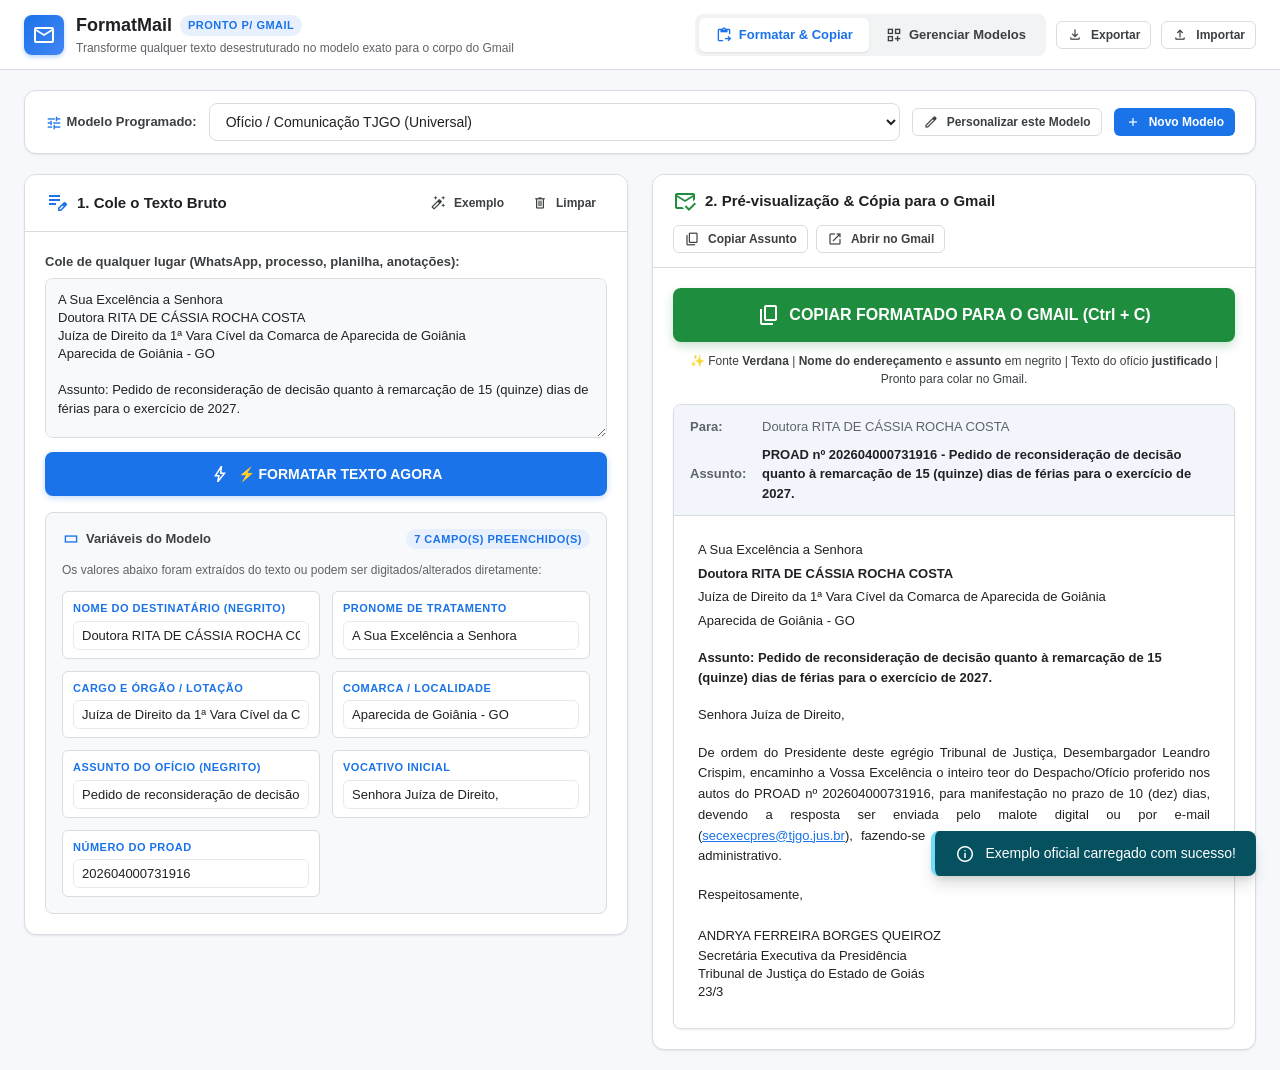
==== index (6).html @ 94cdde9f "Publicando FormatMail Pro no GitHub" ====
<!DOCTYPE html>
<html lang="pt-BR">
<head>
  <meta charset="UTF-8">
  <meta name="viewport" content="width=device-width, initial-scale=1.0">
  <title>Formatador de Texto para o Gmail</title>
  <link rel="stylesheet" href="styles.css">
  <!-- Ícones do Google Fonts / Material Symbols -->
  <link rel="stylesheet" href="https://fonts.googleapis.com/css2?family=Material+Symbols+Outlined:opsz,wght,FILL,GRAD@20..48,100..700,0..1,-50..200" />
</head>
<body>

  <!-- CABEÇALHO -->
  <header>
    <div class="header-container">
      <div class="brand">
        <div class="brand-icon">
          <span class="material-symbols-outlined">mail</span>
        </div>
        <div class="brand-text">
          <h1>FormatMail <span class="brand-badge">Pronto p/ Gmail</span></h1>
          <p>Transforme qualquer texto desestruturado no modelo exato para o corpo do Gmail</p>
        </div>
      </div>

      <div class="nav-actions">
        <div class="tabs">
          <button id="tabFormatBtn" class="tab-btn active" onclick="switchTab('format')">
            <span class="material-symbols-outlined" style="font-size: 18px;">content_paste_go</span> Formatar & Copiar
          </button>
          <button id="tabManageBtn" class="tab-btn" onclick="switchTab('manage')">
            <span class="material-symbols-outlined" style="font-size: 18px;">dashboard_customize</span> Gerenciar Modelos
          </button>
        </div>

        <button class="btn btn-outline btn-sm" onclick="exportData()" title="Fazer backup dos modelos em arquivo JSON">
          <span class="material-symbols-outlined" style="font-size: 16px;">download</span> Exportar
        </button>
        <button class="btn btn-outline btn-sm" onclick="triggerImport()" title="Importar modelos de um arquivo JSON">
          <span class="material-symbols-outlined" style="font-size: 16px;">upload</span> Importar
        </button>
        <input type="file" id="importFileInput" accept=".json" style="display:none" onchange="importData(event)">
      </div>
    </div>
  </header>

  <!-- CONTEÚDO PRINCIPAL -->
  <main>

    <!-- ABA 1: FORMATAR & COPIAR -->
    <section id="viewFormat">
      <!-- Barra do Modelo Selecionado -->
      <div class="template-bar">
        <label for="templateSelect">
          <span class="material-symbols-outlined" style="font-size: 18px; vertical-align: middle; color: var(--primary);">tune</span>
          Modelo Programado:
        </label>
        <select id="templateSelect" class="template-select" onchange="onTemplateChange()">
          <!-- Preenchido via JavaScript -->
        </select>
        <button class="btn btn-outline btn-sm" onclick="editCurrentTemplate()">
          <span class="material-symbols-outlined" style="font-size: 16px;">edit</span> Personalizar este Modelo
        </button>
        <button class="btn btn-primary btn-sm" onclick="createNewTemplateFromCurrent()">
          <span class="material-symbols-outlined" style="font-size: 16px;">add</span> Novo Modelo
        </button>
      </div>

      <div class="content-grid">
        <!-- COLUNA ESQUERDA: ENTRADA DE TEXTO E CAMPOS -->
        <div class="card">
          <div class="card-header">
            <div class="card-title">
              <span class="material-symbols-outlined" style="color: var(--primary);">edit_note</span>
              1. Cole o Texto Bruto
            </div>
            <div style="display: flex; gap: 6px;">
              <button class="btn btn-ghost btn-sm" onclick="loadSampleText()" title="Preencher com um exemplo de texto">
                <span class="material-symbols-outlined" style="font-size: 16px;">auto_fix_high</span> Exemplo
              </button>
              <button class="btn btn-ghost btn-sm" onclick="clearInputText()" title="Limpar todo o texto">
                <span class="material-symbols-outlined" style="font-size: 16px;">delete_outline</span> Limpar
              </button>
            </div>
          </div>

          <div class="card-body">
            <div class="input-group">
              <span class="input-label">
                Cole de qualquer lugar (WhatsApp, processo, planilha, anotações):
              </span>
              <textarea 
                id="rawTextInput" 
                class="textarea-raw" 
                placeholder="Cole de qualquer jeito. Exemplo:&#10;&#10;A Sua Excelência a Senhora&#10;ANAUARA CUNHA RODRIGUES&#10;Gestora master da UPJ das Varas Cíveis da Comarca de Rio Verde&#10;Rio Verde - GO&#10;&#10;Assunto: Agradecimento – Sugestão de aprimoramento da Plataforma AGAIA.&#10;&#10;Senhora Gestora,&#10;...&#10;&#10;O sistema detecta tudo automaticamente e monta no modelo oficial!"
                oninput="onRawInputChanged()"
                onpaste="setTimeout(onRawInputChanged, 50)"
              ></textarea>
              <button type="button" class="btn btn-primary" onclick="executeFormatting()" style="margin-top: 8px; width: 100%; font-weight: 700; padding: 11px; font-size: 14px; box-shadow: 0 2px 6px rgba(26,115,232,0.25);">
                <span class="material-symbols-outlined" style="font-size: 20px;">bolt</span>
                ⚡ FORMATAR TEXTO AGORA
              </button>
            </div>

            <!-- Campos Variáveis Detectados -->
            <div class="variables-container">
              <div class="variables-header">
                <div class="variables-title">
                  <span class="material-symbols-outlined" style="font-size: 18px; color: var(--primary);">variables</span>
                  Variáveis do Modelo
                </div>
                <span id="varsCountBadge" class="brand-badge">0 campos</span>
              </div>
              <p style="font-size: 12px; color: var(--gray-500); margin-bottom: 12px;">
                Os valores abaixo foram extraídos do texto ou podem ser digitados/alterados diretamente:
              </p>
              <div id="variablesFieldsGrid" class="variables-grid">
                <!-- Preenchido dinamicamente -->
              </div>
            </div>
          </div>
        </div>

        <!-- COLUNA DIREITA: PREVIEW DO GMAIL & BOTÃO DE CÓPIA -->
        <div class="card">
          <div class="card-header">
            <div class="card-title">
              <span class="material-symbols-outlined" style="color: var(--success);">mark_email_read</span>
              2. Pré-visualização & Cópia para o Gmail
            </div>
            <div style="display: flex; gap: 8px;">
              <button class="btn btn-outline btn-sm" onclick="copySubjectToClipboard()" title="Copiar apenas a linha de assunto do e-mail">
                <span class="material-symbols-outlined" style="font-size: 16px;">content_copy</span> Copiar Assunto
              </button>
              <button class="btn btn-outline btn-sm" onclick="openDirectlyInGmail()" title="Abrir janela de composição no Gmail com o texto pronto">
                <span class="material-symbols-outlined" style="font-size: 16px;">open_in_new</span> Abrir no Gmail
              </button>
            </div>
          </div>

          <div class="card-body">
            <!-- Botão Gigante de Cópia -->
            <button class="btn btn-success btn-lg" onclick="copyFormattedBodyToClipboard()" style="width: 100%; font-size: 16px; font-weight: 700; padding: 14px 20px; box-shadow: 0 4px 10px rgba(30,142,62,0.25);">
              <span class="material-symbols-outlined" style="font-size: 24px;">content_copy</span>
              COPIAR FORMATADO PARA O GMAIL (Ctrl + C)
            </button>
            <p style="font-size: 12px; color: var(--gray-700); text-align: center; margin-top: -6px; font-weight: 500;">
              ✨ Fonte <b>Verdana</b> | <b>Nome do endereçamento</b> e <b>assunto</b> em negrito | Texto do ofício <b>justificado</b> | Pronto para colar no Gmail.
            </p>

            <!-- Moldura Estilo Gmail -->
            <div class="gmail-preview-container">
              <div class="gmail-header-bar">
                <div class="gmail-meta-row">
                  <span class="gmail-meta-label">Para:</span>
                  <span id="previewRecipient" class="gmail-meta-value" style="color: var(--gray-500); font-weight: normal;">(Definido no Gmail ou no modelo)</span>
                </div>
                <div class="gmail-meta-row">
                  <span class="gmail-meta-label">Assunto:</span>
                  <span id="previewSubject" class="gmail-meta-value">-</span>
                </div>
              </div>

              <!-- Corpo do Gmail editável na pré-visualização -->
              <div id="gmailPreviewBody" class="gmail-body-area" contenteditable="true" oninput="onPreviewBodyEdited()" title="Você também pode editar diretamente aqui antes de copiar!">
                <!-- Conteúdo renderizado via JavaScript -->
              </div>
            </div>
          </div>
        </div>
      </div>
    </section>

    <!-- ABA 2: GERENCIAR & PROGRAMAR MODELOS -->
    <section id="viewManage" style="display: none;">
      <div class="card">
        <div class="card-header">
          <div class="card-title">
            <span class="material-symbols-outlined" style="color: var(--primary);">settings_suggest</span>
            Configuração e Programação de Modelos
          </div>
          <div style="display: flex; gap: 8px;">
            <button class="btn btn-outline btn-sm" onclick="resetDefaultTemplates()">
              <span class="material-symbols-outlined" style="font-size: 16px;">restart_alt</span> Restaurar Modelos Padrão
            </button>
            <button class="btn btn-primary btn-sm" onclick="createNewTemplate()">
              <span class="material-symbols-outlined" style="font-size: 16px;">add</span> Criar Novo Modelo
            </button>
          </div>
        </div>

        <div class="card-body">
          <div class="template-manager">
            <!-- Coluna de Seleção de Modelos -->
            <div>
              <h3 style="font-size: 13px; font-weight: 700; color: var(--gray-700); margin-bottom: 8px;">Seus Modelos Salvos:</h3>
              <div id="templatesListContainer" class="template-list">
                <!-- Preenchido via JavaScript -->
              </div>
            </div>

            <!-- Coluna do Editor do Modelo -->
            <div style="display: flex; flex-direction: column; gap: 14px;">
              <div style="display: flex; justify-content: space-between; align-items: center;">
                <h3 id="editingModelTitle" style="font-size: 15px; font-weight: 700; color: var(--gray-800);">Editar Modelo</h3>
                <div style="display: flex; gap: 8px;">
                  <button class="btn btn-outline btn-sm" onclick="duplicateCurrentTemplate()" title="Criar uma cópia deste modelo">
                    <span class="material-symbols-outlined" style="font-size: 16px;">content_copy</span> Duplicar
                  </button>
                  <button class="btn btn-danger btn-sm" onclick="deleteCurrentTemplate()" title="Excluir este modelo">
                    <span class="material-symbols-outlined" style="font-size: 16px;">delete</span> Excluir
                  </button>
                </div>
              </div>

              <!-- Metadados do Modelo -->
              <div style="display: grid; grid-template-columns: 1fr 1fr; gap: 12px;">
                <div class="input-group">
                  <label class="input-label" for="editTemplateName">Nome do Modelo:</label>
                  <input type="text" id="editTemplateName" class="var-input" placeholder="Ex: Comunicação Processual">
                </div>
                <div class="input-group">
                  <label class="input-label" for="editTemplateDesc">Descrição Rápida:</label>
                  <input type="text" id="editTemplateDesc" class="var-input" placeholder="Ex: Para intimações de advogados">
                </div>
              </div>

              <div class="input-group">
                <label class="input-label" for="editTemplateSubject">
                  Assunto Padrão para o Gmail (suporta variáveis como {processo}):
                </label>
                <input type="text" id="editTemplateSubject" class="var-input" placeholder="Ex: [TJGO] Notificação dos Autos nº {processo} - {nome}">
              </div>

              <!-- Tags de Variáveis Rápidas -->
              <div style="background-color: var(--gray-50); border: 1px solid var(--border); border-radius: var(--radius-md); padding: 12px;">
                <div style="display: flex; justify-content: space-between; align-items: center; margin-bottom: 8px;">
                  <span style="font-size: 12px; font-weight: 700; color: var(--gray-700);">
                    Inserir Variáveis no Texto (clique para inserir na posição do cursor):
                  </span>
                  <div style="display: flex; gap: 6px;">
                    <input type="text" id="newVarNameInput" placeholder="nome_campo" style="padding: 3px 8px; font-size: 12px; border: 1px solid var(--border); border-radius: 4px; width: 130px;">
                    <button class="btn btn-outline btn-sm" style="padding: 3px 8px; font-size: 11px;" onclick="addCustomVariableTag()">+ Criar Tag</button>
                  </div>
                </div>
                <div id="variableTagsContainer" style="display: flex; flex-wrap: wrap; gap: 8px;">
                  <!-- Tags dinâmicas -->
                </div>
              </div>

              <!-- Barra de Ferramentas de Formatação Rica -->
              <div class="input-group">
                <label class="input-label">Corpo Programado do E-mail:</label>
                
                <div class="editor-toolbar">
                  <button type="button" class="tool-btn" onclick="execEditorCmd('bold')" title="Negrito">
                    <b>B</b>
                  </button>
                  <button type="button" class="tool-btn" onclick="execEditorCmd('italic')" title="Itálico">
                    <i>I</i>
                  </button>
                  <button type="button" class="tool-btn" onclick="execEditorCmd('underline')" title="Sublinhado">
                    <u>U</u>
                  </button>
                  <div class="tool-sep"></div>
                  <button type="button" class="tool-btn" onclick="execEditorCmd('formatBlock', '<h3>')" title="Título">
                    Título
                  </button>
                  <button type="button" class="tool-btn" onclick="execEditorCmd('formatBlock', '<p>')" title="Parágrafo Normal">
                    Texto
                  </button>
                  <div class="tool-sep"></div>
                  <button type="button" class="tool-btn" onclick="execEditorCmd('insertUnorderedList')" title="Lista com Marcadores">
                    • Lista
                  </button>
                  <button type="button" class="tool-btn" onclick="execEditorCmd('insertOrderedList')" title="Lista Numerada">
                    1. Numérica
                  </button>
                  <div class="tool-sep"></div>
                  <button type="button" class="tool-btn" onclick="insertGmailQuoteBox()" title="Caixa de Destaque Azul (estilo Google)">
                    🟦 Caixa Destaque
                  </button>
                  <button type="button" class="tool-btn" onclick="insertGmailAlertBox()" title="Caixa de Aviso Amarela">
                    🟨 Caixa Alerta
                  </button>
                  <button type="button" class="tool-btn" onclick="insertGmailTable()" title="Tabela Estilizada">
                    📊 Tabela
                  </button>
                  <button type="button" class="tool-btn" onclick="insertGmailSignature()" title="Bloco de Assinatura">
                    ✍️ Assinatura
                  </button>
                </div>

                <!-- Editor Visual do Modelo -->
                <div id="templateBodyEditor" class="template-body-editor" contenteditable="true">
                  <!-- Conteúdo HTML do Modelo -->
                </div>
              </div>

              <!-- Regras Automáticas das Variáveis -->
              <div style="background-color: var(--gray-50); border: 1px solid var(--border); border-radius: var(--radius-md); padding: 14px;">
                <div style="font-size: 13px; font-weight: 700; color: var(--gray-700); margin-bottom: 8px;">
                  ⚙️ Regras de Limpeza / Formatação Automática por Campo:
                </div>
                <div id="varRulesContainer" style="display: flex; flex-direction: column; gap: 8px; font-size: 13px;">
                  <!-- Regras dinâmicas para cada variável encontrada -->
                </div>
              </div>

              <!-- Ações do Editor -->
              <div style="display: flex; justify-content: flex-end; gap: 12px; margin-top: 8px;">
                <button class="btn btn-outline" onclick="switchTab('format')">Cancelar / Voltar</button>
                <button class="btn btn-primary" onclick="saveCurrentTemplate()">
                  <span class="material-symbols-outlined" style="font-size: 18px;">save</span> Salvar Alterações no Modelo
                </button>
              </div>
            </div>
          </div>
        </div>
      </div>
    </section>

  </main>

  <!-- TOAST CONTAINER -->
  <div id="toastContainer" class="toast-container"></div>

  <!-- JAVASCRIPT -->
  <script src="app.js"></script>
</body>
</html>
---- styles.css ----
/* Estilos para o Formatador Gmail Express */
:root {
  --primary: #1a73e8;
  --primary-hover: #1557b0;
  --primary-light: #e8f0fe;
  --success: #1e8e3e;
  --success-hover: #137333;
  --success-light: #e6f4ea;
  --warning: #f9ab00;
  --warning-light: #fef7e0;
  --danger: #d93025;
  --danger-light: #fce8e6;
  --gray-50: #f8f9fa;
  --gray-100: #f1f3f4;
  --gray-200: #e8eaed;
  --gray-300: #dadce0;
  --gray-500: #5f6368;
  --gray-700: #3c4043;
  --gray-800: #202124;
  --border: #dadce0;
  --shadow-sm: 0 1px 2px 0 rgba(60,64,67,0.1);
  --shadow-md: 0 4px 6px -1px rgba(60,64,67,0.15), 0 2px 4px -1px rgba(60,64,67,0.1);
  --shadow-lg: 0 10px 15px -3px rgba(60,64,67,0.2), 0 4px 6px -2px rgba(60,64,67,0.1);
  --radius-sm: 6px;
  --radius-md: 8px;
  --radius-lg: 12px;
}

* {
  box-sizing: border-box;
  margin: 0;
  padding: 0;
}

body {
  font-family: -apple-system, BlinkMacSystemFont, "Segoe UI", Roboto, "Helvetica Neue", Arial, sans-serif;
  background-color: #f6f8fc;
  color: var(--gray-800);
  line-height: 1.5;
  min-height: 100vh;
  display: flex;
  flex-direction: column;
}

/* Header */
header {
  background-color: #ffffff;
  border-bottom: 1px solid var(--border);
  padding: 12px 24px;
  position: sticky;
  top: 0;
  z-index: 100;
}

.header-container {
  max-width: 1600px;
  margin: 0 auto;
  display: flex;
  justify-content: space-between;
  align-items: center;
  flex-wrap: wrap;
  gap: 16px;
}

.brand {
  display: flex;
  align-items: center;
  gap: 12px;
}

.brand-icon {
  width: 40px;
  height: 40px;
  background: linear-gradient(135deg, #1a73e8, #4285f4);
  color: white;
  border-radius: var(--radius-md);
  display: flex;
  align-items: center;
  justify-content: center;
  font-size: 22px;
  box-shadow: 0 2px 4px rgba(26,115,232,0.3);
}

.brand-text h1 {
  font-size: 18px;
  font-weight: 700;
  color: var(--gray-800);
  display: flex;
  align-items: center;
  gap: 8px;
}

.brand-badge {
  font-size: 11px;
  font-weight: 600;
  background-color: var(--primary-light);
  color: var(--primary);
  padding: 2px 8px;
  border-radius: 12px;
  text-transform: uppercase;
  letter-spacing: 0.5px;
}

.brand-text p {
  font-size: 12px;
  color: var(--gray-500);
}

.nav-actions {
  display: flex;
  align-items: center;
  gap: 10px;
}

/* Tabs */
.tabs {
  display: flex;
  background-color: var(--gray-100);
  padding: 4px;
  border-radius: var(--radius-md);
}

.tab-btn {
  padding: 8px 16px;
  font-size: 13px;
  font-weight: 600;
  border: none;
  background: transparent;
  color: var(--gray-700);
  border-radius: var(--radius-sm);
  cursor: pointer;
  display: flex;
  align-items: center;
  gap: 6px;
  transition: all 0.2s ease;
}

.tab-btn.active {
  background-color: #ffffff;
  color: var(--primary);
  box-shadow: var(--shadow-sm);
}

.tab-btn:hover:not(.active) {
  color: var(--gray-800);
  background-color: rgba(255,255,255,0.5);
}

/* Botões */
.btn {
  display: inline-flex;
  align-items: center;
  justify-content: center;
  gap: 8px;
  padding: 8px 16px;
  font-size: 13px;
  font-weight: 600;
  border-radius: var(--radius-md);
  border: 1px solid transparent;
  cursor: pointer;
  transition: all 0.2s ease;
  white-space: nowrap;
}

.btn-primary {
  background-color: var(--primary);
  color: #ffffff;
}
.btn-primary:hover {
  background-color: var(--primary-hover);
  box-shadow: 0 2px 4px rgba(26,115,232,0.3);
}

.btn-success {
  background-color: var(--success);
  color: #ffffff;
}
.btn-success:hover {
  background-color: var(--success-hover);
  box-shadow: 0 2px 4px rgba(30,142,62,0.3);
}

.btn-outline {
  background-color: #ffffff;
  border-color: var(--border);
  color: var(--gray-700);
}
.btn-outline:hover {
  background-color: var(--gray-50);
  border-color: var(--gray-500);
  color: var(--gray-800);
}

.btn-ghost {
  background: transparent;
  color: var(--gray-700);
}
.btn-ghost:hover {
  background-color: var(--gray-100);
  color: var(--gray-800);
}

.btn-danger {
  background-color: var(--danger-light);
  color: var(--danger);
  border-color: rgba(217,48,37,0.2);
}
.btn-danger:hover {
  background-color: var(--danger);
  color: #ffffff;
}

.btn-sm {
  padding: 5px 10px;
  font-size: 12px;
  border-radius: var(--radius-sm);
}

.btn-lg {
  padding: 12px 24px;
  font-size: 15px;
}

/* Layout Principal */
main {
  flex: 1;
  max-width: 1600px;
  margin: 0 auto;
  width: 100%;
  padding: 20px 24px;
}

.content-grid {
  display: grid;
  grid-template-columns: 1fr 1fr;
  gap: 24px;
  align-items: start;
}

@media (max-width: 1100px) {
  .content-grid {
    grid-template-columns: 1fr;
  }
}

/* Card */
.card {
  background-color: #ffffff;
  border: 1px solid var(--border);
  border-radius: var(--radius-lg);
  box-shadow: var(--shadow-sm);
  overflow: hidden;
  display: flex;
  flex-direction: column;
}

.card-header {
  padding: 14px 20px;
  background-color: #ffffff;
  border-bottom: 1px solid var(--border);
  display: flex;
  justify-content: space-between;
  align-items: center;
  flex-wrap: wrap;
  gap: 12px;
}

.card-title {
  font-size: 15px;
  font-weight: 700;
  color: var(--gray-800);
  display: flex;
  align-items: center;
  gap: 8px;
}

.card-body {
  padding: 20px;
  display: flex;
  flex-direction: column;
  gap: 16px;
}

/* Template Selector Bar */
.template-bar {
  display: flex;
  align-items: center;
  gap: 12px;
  background-color: #ffffff;
  padding: 12px 20px;
  border-radius: var(--radius-lg);
  border: 1px solid var(--border);
  margin-bottom: 20px;
  box-shadow: var(--shadow-sm);
  flex-wrap: wrap;
}

.template-bar label {
  font-size: 13px;
  font-weight: 700;
  color: var(--gray-700);
  white-space: nowrap;
}

.template-select {
  flex: 1;
  min-width: 250px;
  padding: 9px 12px;
  border-radius: var(--radius-md);
  border: 1px solid var(--border);
  font-size: 14px;
  color: var(--gray-800);
  background-color: #ffffff;
  outline: none;
  font-weight: 500;
  transition: border-color 0.2s;
}

.template-select:focus {
  border-color: var(--primary);
  box-shadow: 0 0 0 2px var(--primary-light);
}

/* Entrada de Texto */
.input-group {
  display: flex;
  flex-direction: column;
  gap: 6px;
}

.input-label {
  font-size: 13px;
  font-weight: 600;
  color: var(--gray-700);
  display: flex;
  justify-content: space-between;
  align-items: center;
}

.textarea-raw {
  width: 100%;
  min-height: 160px;
  padding: 12px;
  border: 1px solid var(--border);
  border-radius: var(--radius-md);
  font-family: inherit;
  font-size: 13px;
  color: var(--gray-800);
  resize: vertical;
  background-color: var(--gray-50);
  transition: all 0.2s ease;
  line-height: 1.4;
}

.textarea-raw:focus {
  outline: none;
  background-color: #ffffff;
  border-color: var(--primary);
  box-shadow: 0 0 0 3px var(--primary-light);
}

/* Campos de Variáveis Extraídas */
.variables-container {
  border: 1px solid var(--border);
  border-radius: var(--radius-md);
  background-color: var(--gray-50);
  padding: 16px;
}

.variables-header {
  display: flex;
  justify-content: space-between;
  align-items: center;
  margin-bottom: 12px;
}

.variables-title {
  font-size: 13px;
  font-weight: 700;
  color: var(--gray-700);
  display: flex;
  align-items: center;
  gap: 6px;
}

.variables-grid {
  display: grid;
  grid-template-columns: repeat(auto-fill, minmax(240px, 1fr));
  gap: 12px;
}

.var-field {
  display: flex;
  flex-direction: column;
  gap: 4px;
  background: #ffffff;
  padding: 8px 10px;
  border-radius: var(--radius-sm);
  border: 1px solid var(--border);
}

.var-field-name {
  font-size: 11px;
  font-weight: 700;
  color: var(--primary);
  text-transform: uppercase;
  letter-spacing: 0.5px;
  display: flex;
  justify-content: space-between;
}

.var-input {
  width: 100%;
  padding: 6px 8px;
  border: 1px solid var(--gray-200);
  border-radius: var(--radius-sm);
  font-size: 13px;
  color: var(--gray-800);
  outline: none;
  background-color: #ffffff;
  font-family: inherit;
}

.var-input:focus {
  border-color: var(--primary);
  box-shadow: 0 0 0 2px var(--primary-light);
}

/* Preview do Gmail */
.gmail-preview-container {
  border: 1px solid var(--border);
  border-radius: var(--radius-md);
  background: #ffffff;
  box-shadow: var(--shadow-sm);
  display: flex;
  flex-direction: column;
  overflow: hidden;
}

.gmail-header-bar {
  background-color: #f2f6fc;
  padding: 12px 16px;
  border-bottom: 1px solid var(--border);
  display: flex;
  flex-direction: column;
  gap: 8px;
}

.gmail-meta-row {
  display: flex;
  align-items: center;
  gap: 12px;
  font-size: 13px;
}

.gmail-meta-label {
  color: var(--gray-500);
  font-weight: 600;
  width: 60px;
}

.gmail-meta-value {
  color: var(--gray-800);
  font-weight: 600;
  flex: 1;
}

.gmail-body-area {
  padding: 24px;
  min-height: 380px;
  max-height: 550px;
  overflow-y: auto;
  font-family: Verdana, Geneva, sans-serif;
  font-size: 13px;
  line-height: 1.6;
  color: #202124;
  outline: none;
  background-color: #ffffff;
}

.gmail-body-area:focus {
  background-color: #fafbfd;
}

/* Estilos de conteúdo interno do Gmail */
.gmail-quote-box {
  background-color: #f1f3f4;
  border-left: 4px solid #1a73e8;
  padding: 12px 16px;
  margin: 14px 0;
  border-radius: 0 6px 6px 0;
  color: #3c4043;
}

.gmail-alert-box {
  background-color: #fef7e0;
  border-left: 4px solid #f9ab00;
  padding: 12px 16px;
  margin: 14px 0;
  border-radius: 0 6px 6px 0;
  color: #5f370e;
}

.gmail-table {
  width: 100%;
  border-collapse: collapse;
  margin: 14px 0;
  font-size: 13px;
}

.gmail-table th {
  background-color: #f1f3f4;
  color: #202124;
  font-weight: 600;
  padding: 10px 12px;
  border: 1px solid #dadce0;
  text-align: left;
}

.gmail-table td {
  padding: 8px 12px;
  border: 1px solid #dadce0;
  color: #3c4043;
}

.gmail-table tr:nth-child(even) td {
  background-color: #f8f9fa;
}

.gmail-signature {
  margin-top: 24px;
  padding-top: 14px;
  border-top: 1px solid #e0e0e0;
  color: #5f6368;
  font-size: 13px;
  line-height: 1.4;
}

/* Editor de Modelos (Gerenciador) */
.template-manager {
  display: grid;
  grid-template-columns: 320px 1fr;
  gap: 24px;
}

@media (max-width: 900px) {
  .template-manager {
    grid-template-columns: 1fr;
  }
}

.template-list {
  display: flex;
  flex-direction: column;
  gap: 8px;
  max-height: 600px;
  overflow-y: auto;
}

.template-list-item {
  padding: 12px 16px;
  border: 1px solid var(--border);
  border-radius: var(--radius-md);
  background-color: #ffffff;
  cursor: pointer;
  transition: all 0.2s ease;
  display: flex;
  justify-content: space-between;
  align-items: center;
}

.template-list-item:hover {
  border-color: var(--primary);
  background-color: var(--gray-50);
}

.template-list-item.active {
  border-color: var(--primary);
  background-color: var(--primary-light);
}

.template-item-title {
  font-weight: 600;
  font-size: 14px;
  color: var(--gray-800);
}

.template-item-desc {
  font-size: 12px;
  color: var(--gray-500);
  margin-top: 2px;
}

.editor-toolbar {
  display: flex;
  flex-wrap: wrap;
  gap: 6px;
  padding: 8px;
  background-color: var(--gray-100);
  border: 1px solid var(--border);
  border-radius: var(--radius-md) var(--radius-md) 0 0;
  border-bottom: none;
}

.tool-btn {
  background: #ffffff;
  border: 1px solid var(--gray-300);
  border-radius: var(--radius-sm);
  padding: 5px 10px;
  font-size: 12px;
  cursor: pointer;
  color: var(--gray-700);
  font-weight: 600;
  display: flex;
  align-items: center;
  gap: 4px;
  transition: all 0.15s;
}

.tool-btn:hover {
  background-color: var(--gray-50);
  border-color: var(--gray-500);
  color: var(--gray-800);
}

.tool-sep {
  width: 1px;
  background-color: var(--gray-300);
  margin: 0 4px;
}

.template-body-editor {
  min-height: 300px;
  padding: 16px;
  border: 1px solid var(--border);
  border-radius: 0 0 var(--radius-md) var(--radius-md);
  font-family: inherit;
  font-size: 14px;
  line-height: 1.6;
  background-color: #ffffff;
  outline: none;
  overflow-y: auto;
}

.template-body-editor:focus {
  border-color: var(--primary);
  box-shadow: 0 0 0 2px var(--primary-light);
}

/* Toast Notification */
.toast-container {
  position: fixed;
  bottom: 24px;
  right: 24px;
  z-index: 1000;
  display: flex;
  flex-direction: column;
  gap: 8px;
  pointer-events: none;
}

.toast {
  background-color: #323232;
  color: #ffffff;
  padding: 12px 20px;
  border-radius: var(--radius-md);
  font-size: 14px;
  font-weight: 500;
  box-shadow: var(--shadow-lg);
  display: flex;
  align-items: center;
  gap: 10px;
  animation: slideIn 0.3s cubic-bezier(0.16, 1, 0.3, 1) forwards;
  pointer-events: auto;
}

.toast.toast-success {
  background-color: #0f5132;
  border-left: 4px solid #75b798;
}

.toast.toast-info {
  background-color: #055160;
  border-left: 4px solid #6edff6;
}

@keyframes slideIn {
  from {
    opacity: 0;
    transform: translateY(20px);
  }
  to {
    opacity: 1;
    transform: translateY(0);
  }
}

/* Modals */
.modal-overlay {
  position: fixed;
  inset: 0;
  background-color: rgba(32,33,36,0.6);
  backdrop-filter: blur(2px);
  display: flex;
  align-items: center;
  justify-content: center;
  z-index: 500;
  padding: 16px;
}

.modal-content {
  background: #ffffff;
  border-radius: var(--radius-lg);
  max-width: 600px;
  width: 100%;
  box-shadow: var(--shadow-lg);
  overflow: hidden;
  display: flex;
  flex-direction: column;
  animation: modalScale 0.2s ease-out;
}

@keyframes modalScale {
  from { opacity: 0; transform: scale(0.96); }
  to { opacity: 1; transform: scale(1); }
}

.modal-header {
  padding: 16px 20px;
  border-bottom: 1px solid var(--border);
  display: flex;
  justify-content: space-between;
  align-items: center;
}

.modal-title {
  font-size: 16px;
  font-weight: 700;
  color: var(--gray-800);
}

.modal-body {
  padding: 20px;
  display: flex;
  flex-direction: column;
  gap: 16px;
  max-height: 70vh;
  overflow-y: auto;
}

.modal-footer {
  padding: 14px 20px;
  border-top: 1px solid var(--border);
  display: flex;
  justify-content: flex-end;
  gap: 10px;
  background-color: var(--gray-50);
}

.tag-badge {
  display: inline-flex;
  align-items: center;
  gap: 4px;
  background-color: var(--primary-light);
  color: var(--primary);
  padding: 4px 10px;
  border-radius: 12px;
  font-size: 12px;
  font-weight: 600;
  cursor: pointer;
  user-select: none;
  transition: all 0.15s;
}

.tag-badge:hover {
  background-color: #d2e3fc;
  transform: translateY(-1px);
}

.badge-counter {
  background: var(--primary);
  color: white;
  border-radius: 10px;
  padding: 1px 6px;
  font-size: 11px;
  font-weight: 700;
}
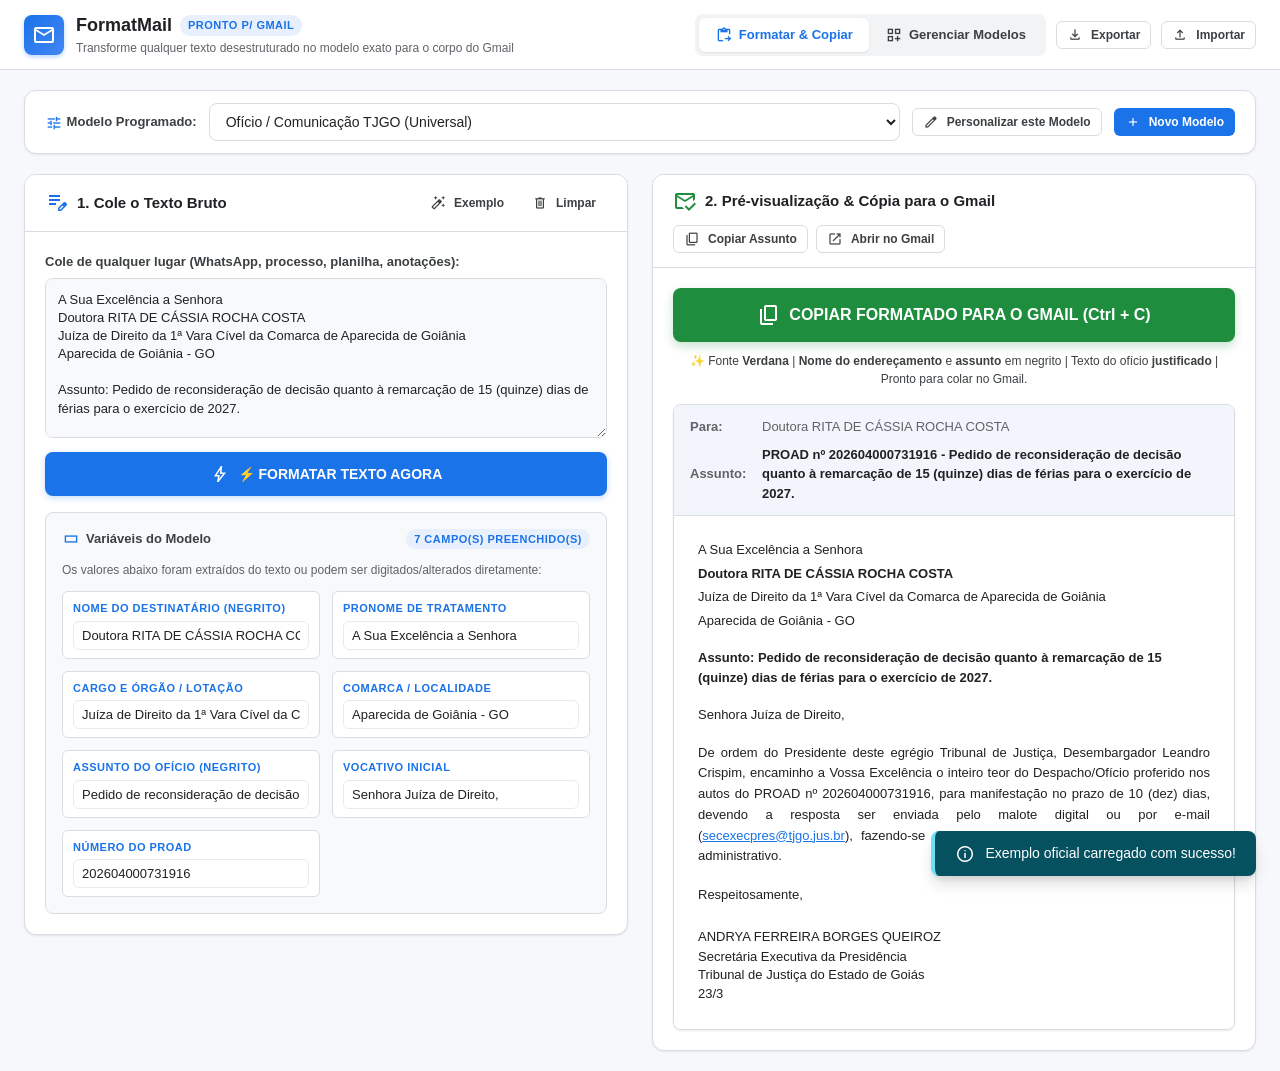
==== commit 3e152d10: "Corrigir texto justificado, divisao de paragrafos e deteccao de assinatura" ====
--- a/index (6).html
+++ b/index (6).html
@@ -4,7 +4,7 @@
   <meta charset="UTF-8">
   <meta name="viewport" content="width=device-width, initial-scale=1.0">
   <title>Formatador de Texto para o Gmail</title>
-  <link rel="stylesheet" href="styles.css">
+  <link rel="stylesheet" href="styles.css?v=5.1">
   <!-- Ícones do Google Fonts / Material Symbols -->
   <link rel="stylesheet" href="https://fonts.googleapis.com/css2?family=Material+Symbols+Outlined:opsz,wght,FILL,GRAD@20..48,100..700,0..1,-50..200" />
 </head>
@@ -326,6 +326,6 @@
   <div id="toastContainer" class="toast-container"></div>
 
   <!-- JAVASCRIPT -->
-  <script src="app.js"></script>
+  <script src="app.js?v=5.1"></script>
 </body>
 </html>
--- a/styles.css
+++ b/styles.css
@@ -482,6 +482,15 @@
   background-color: #fafbfd;
 }
 
+.gmail-body-area p.justificado,
+.gmail-body-area .corpo-paragrafo,
+.gmail-body-area p.corpo-paragrafo,
+.gmail-body-area .fecho-paragrafo {
+  text-align: justify !important;
+  text-justify: inter-word !important;
+}
+
+
 /* Estilos de conteúdo interno do Gmail */
 .gmail-quote-box {
   background-color: #f1f3f4;
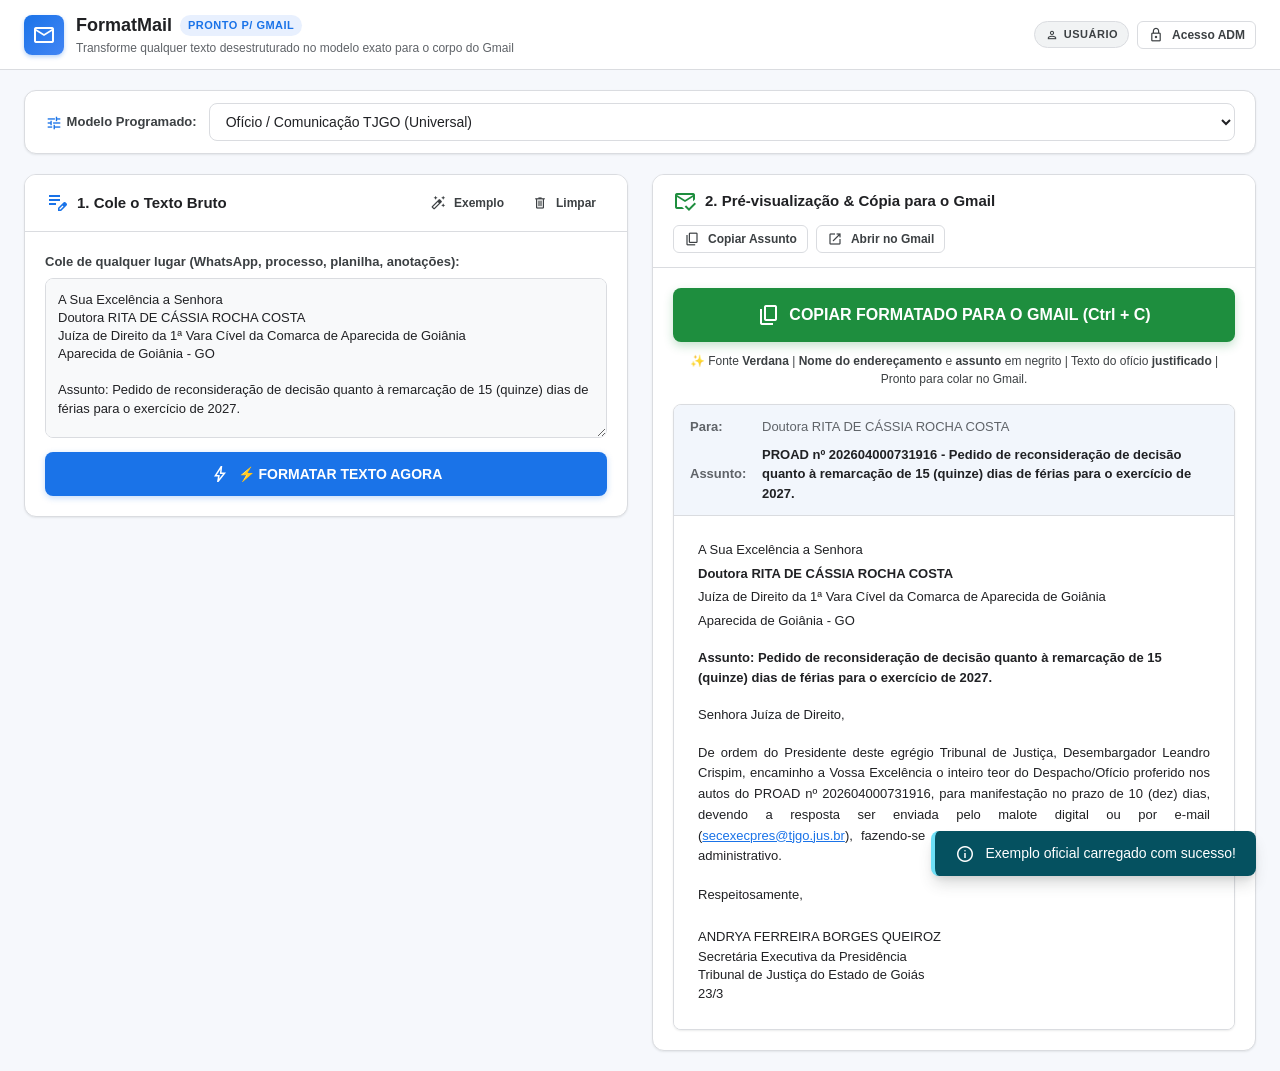
==== commit 45289a7f: "Implementar separacao de perfil ADM e Usuario com protecao por senha" ====
--- a/index (6).html
+++ b/index (6).html
@@ -4,7 +4,7 @@
   <meta charset="UTF-8">
   <meta name="viewport" content="width=device-width, initial-scale=1.0">
   <title>Formatador de Texto para o Gmail</title>
-  <link rel="stylesheet" href="styles.css?v=5.1">
+  <link rel="stylesheet" href="styles.css?v=5.2">
   <!-- Ícones do Google Fonts / Material Symbols -->
   <link rel="stylesheet" href="https://fonts.googleapis.com/css2?family=Material+Symbols+Outlined:opsz,wght,FILL,GRAD@20..48,100..700,0..1,-50..200" />
 </head>
@@ -24,7 +24,12 @@
       </div>
 
       <div class="nav-actions">
-        <div class="tabs">
+        <!-- Status de Perfil ADM / Usuário -->
+        <div id="authStatusBox" style="display: flex; align-items: center; gap: 8px;">
+          <!-- Injetado dinamicamente via JS -->
+        </div>
+
+        <div class="tabs admin-only">
           <button id="tabFormatBtn" class="tab-btn active" onclick="switchTab('format')">
             <span class="material-symbols-outlined" style="font-size: 18px;">content_paste_go</span> Formatar & Copiar
           </button>
@@ -33,10 +38,10 @@
           </button>
         </div>
 
-        <button class="btn btn-outline btn-sm" onclick="exportData()" title="Fazer backup dos modelos em arquivo JSON">
+        <button class="btn btn-outline btn-sm admin-only" onclick="exportData()" title="Fazer backup dos modelos em arquivo JSON">
           <span class="material-symbols-outlined" style="font-size: 16px;">download</span> Exportar
         </button>
-        <button class="btn btn-outline btn-sm" onclick="triggerImport()" title="Importar modelos de um arquivo JSON">
+        <button class="btn btn-outline btn-sm admin-only" onclick="triggerImport()" title="Importar modelos de um arquivo JSON">
           <span class="material-symbols-outlined" style="font-size: 16px;">upload</span> Importar
         </button>
         <input type="file" id="importFileInput" accept=".json" style="display:none" onchange="importData(event)">
@@ -58,10 +63,10 @@
         <select id="templateSelect" class="template-select" onchange="onTemplateChange()">
           <!-- Preenchido via JavaScript -->
         </select>
-        <button class="btn btn-outline btn-sm" onclick="editCurrentTemplate()">
+        <button class="btn btn-outline btn-sm admin-only" onclick="editCurrentTemplate()">
           <span class="material-symbols-outlined" style="font-size: 16px;">edit</span> Personalizar este Modelo
         </button>
-        <button class="btn btn-primary btn-sm" onclick="createNewTemplateFromCurrent()">
+        <button class="btn btn-primary btn-sm admin-only" onclick="createNewTemplateFromCurrent()">
           <span class="material-symbols-outlined" style="font-size: 16px;">add</span> Novo Modelo
         </button>
       </div>
@@ -102,8 +107,8 @@
               </button>
             </div>
 
-            <!-- Campos Variáveis Detectados -->
-            <div class="variables-container">
+            <!-- Campos Variáveis Detectados (Apenas ADM pode alterar manualmente) -->
+            <div class="variables-container admin-only">
               <div class="variables-header">
                 <div class="variables-title">
                   <span class="material-symbols-outlined" style="font-size: 18px; color: var(--primary);">variables</span>
@@ -322,10 +327,87 @@
 
   </main>
 
+  <!-- MODAL DE ACESSO ADM -->
+  <div id="adminAuthModal" class="modal-overlay" style="display: none;">
+    <div class="modal-content" style="max-width: 440px;">
+      <div class="modal-header">
+        <div style="display: flex; align-items: center; gap: 8px; font-weight: 700; font-size: 15px; color: var(--gray-800);">
+          <span class="material-symbols-outlined" style="color: var(--primary);">admin_panel_settings</span>
+          Acesso de Administrador
+        </div>
+        <button class="btn btn-ghost btn-sm" onclick="closeAdminModal()">✕</button>
+      </div>
+      <div class="modal-body" style="padding: 20px;">
+        <p style="font-size: 13px; color: var(--gray-700); margin-bottom: 12px; line-height: 1.5;">
+          Digite a senha de administrador para liberar a edição de modelos, personalização e variáveis:
+        </p>
+        <div class="input-group">
+          <input 
+            type="password" 
+            id="adminPasswordInput" 
+            class="var-input" 
+            placeholder="Senha do ADM (Padrão: admin123)" 
+            style="width: 100%;" 
+            onkeydown="if(event.key==='Enter') verifyAdminPassword()"
+          >
+        </div>
+        <label style="display: flex; align-items: center; gap: 8px; font-size: 12px; color: var(--gray-700); cursor: pointer; margin-top: 10px;">
+          <input type="checkbox" id="rememberAdminCheckbox">
+          Manter conectado como Administrador neste navegador
+        </label>
+        <div id="adminAuthError" style="color: var(--danger); font-size: 12px; margin-top: 8px; display: none; font-weight: 600;">
+          ⚠️ Senha incorreta. Tente novamente.
+        </div>
+      </div>
+      <div class="modal-footer">
+        <button class="btn btn-outline btn-sm" onclick="closeAdminModal()">Cancelar</button>
+        <button class="btn btn-primary btn-sm" onclick="verifyAdminPassword()">
+          <span class="material-symbols-outlined" style="font-size: 16px;">lock_open</span>
+          Entrar como ADM
+        </button>
+      </div>
+    </div>
+  </div>
+
+  <!-- MODAL ALTERAR SENHA ADM -->
+  <div id="changePwdModal" class="modal-overlay" style="display: none;">
+    <div class="modal-content" style="max-width: 440px;">
+      <div class="modal-header">
+        <div style="display: flex; align-items: center; gap: 8px; font-weight: 700; font-size: 15px; color: var(--gray-800);">
+          <span class="material-symbols-outlined" style="color: var(--primary);">password</span>
+          Alterar Senha do Administrador
+        </div>
+        <button class="btn btn-ghost btn-sm" onclick="closeChangePwdModal()">✕</button>
+      </div>
+      <div class="modal-body" style="padding: 20px;">
+        <div class="input-group" style="margin-bottom: 12px;">
+          <label class="input-label" for="currentAdminPwd">Senha Atual:</label>
+          <input type="password" id="currentAdminPwd" class="var-input" placeholder="Digite a senha atual" style="width: 100%;">
+        </div>
+        <div class="input-group" style="margin-bottom: 12px;">
+          <label class="input-label" for="newAdminPwd">Nova Senha:</label>
+          <input type="password" id="newAdminPwd" class="var-input" placeholder="Digite a nova senha (mínimo 4 caracteres)" style="width: 100%;">
+        </div>
+        <div class="input-group">
+          <label class="input-label" for="confirmAdminPwd">Confirme a Nova Senha:</label>
+          <input type="password" id="confirmAdminPwd" class="var-input" placeholder="Repita a nova senha" style="width: 100%;" onkeydown="if(event.key==='Enter') saveNewAdminPassword()">
+        </div>
+        <div id="changePwdError" style="color: var(--danger); font-size: 12px; margin-top: 8px; display: none; font-weight: 600;"></div>
+      </div>
+      <div class="modal-footer">
+        <button class="btn btn-outline btn-sm" onclick="closeChangePwdModal()">Cancelar</button>
+        <button class="btn btn-primary btn-sm" onclick="saveNewAdminPassword()">
+          <span class="material-symbols-outlined" style="font-size: 16px;">save</span>
+          Salvar Nova Senha
+        </button>
+      </div>
+    </div>
+  </div>
+
   <!-- TOAST CONTAINER -->
   <div id="toastContainer" class="toast-container"></div>
 
   <!-- JAVASCRIPT -->
-  <script src="app.js?v=5.1"></script>
+  <script src="app.js?v=5.2"></script>
 </body>
 </html>
--- a/styles.css
+++ b/styles.css
@@ -794,3 +794,41 @@
   font-size: 11px;
   font-weight: 700;
 }
+
+/* Perfis de Acesso (ADM vs Usuário Operador) */
+body:not(.is-admin) .admin-only {
+  display: none !important;
+}
+
+body:not(.is-admin) .gmail-body-area {
+  cursor: default;
+}
+
+body.is-admin .user-only {
+  display: none !important;
+}
+
+.auth-badge {
+  font-size: 11px;
+  font-weight: 700;
+  padding: 4px 10px;
+  border-radius: 20px;
+  display: inline-flex;
+  align-items: center;
+  gap: 5px;
+  text-transform: uppercase;
+  letter-spacing: 0.5px;
+}
+
+.auth-badge.user {
+  background-color: var(--gray-100);
+  color: var(--gray-700);
+  border: 1px solid var(--border);
+}
+
+.auth-badge.admin {
+  background-color: #fef7e0;
+  color: #b06000;
+  border: 1px solid rgba(249, 171, 0, 0.5);
+}
+
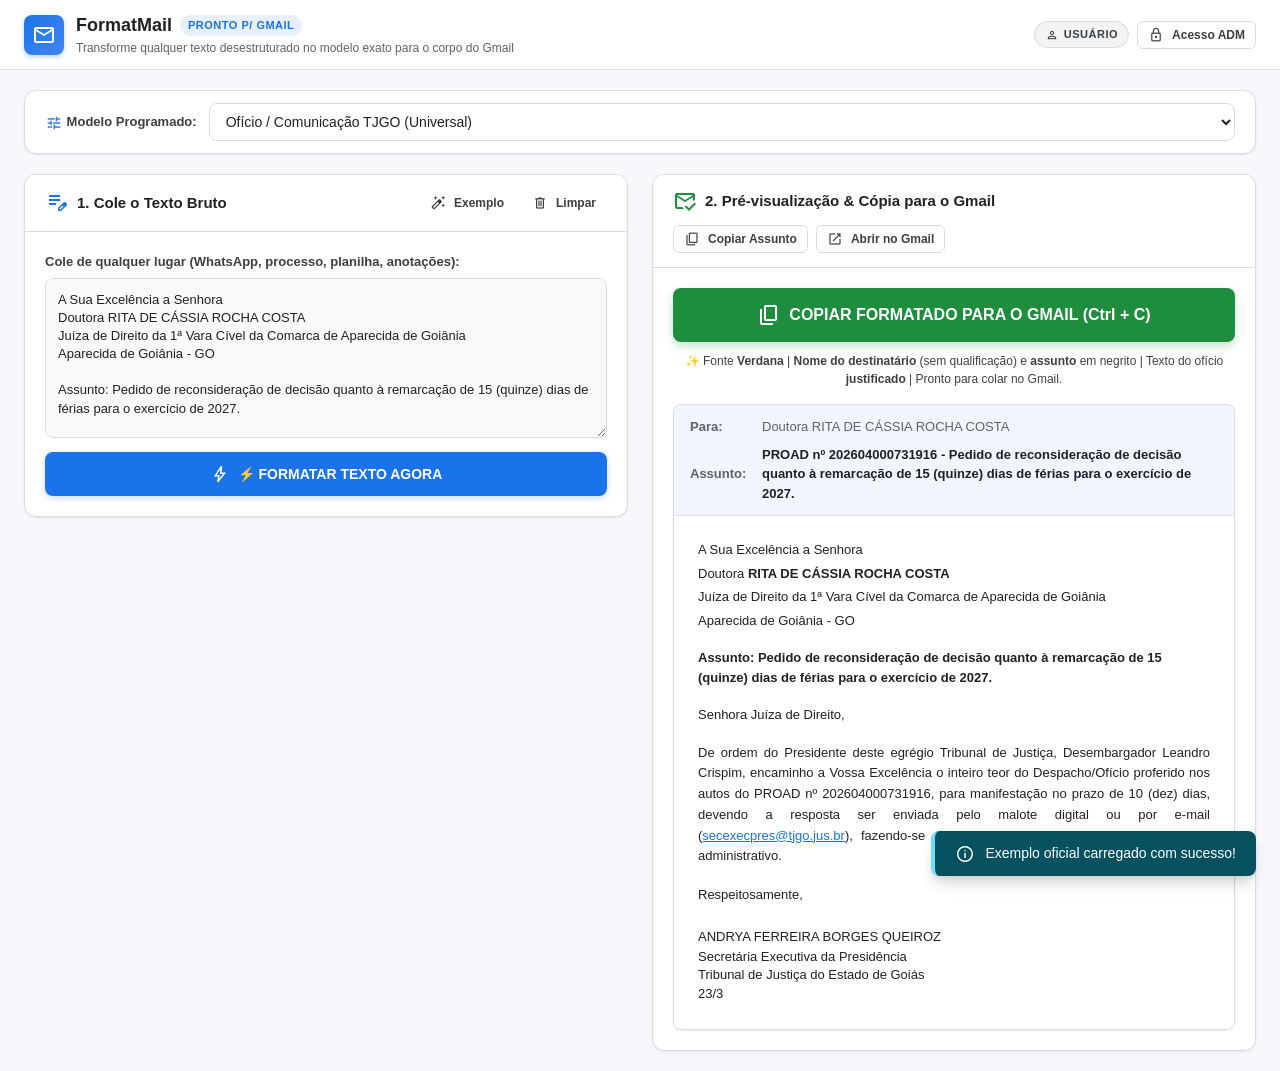
==== commit 5611f01d: "Remover negrito da qualificacao do destinatario mantendo negrito apenas no nome" ====
--- a/index (6).html
+++ b/index (6).html
@@ -4,7 +4,7 @@
   <meta charset="UTF-8">
   <meta name="viewport" content="width=device-width, initial-scale=1.0">
   <title>Formatador de Texto para o Gmail</title>
-  <link rel="stylesheet" href="styles.css?v=5.2">
+  <link rel="stylesheet" href="styles.css?v=5.3">
   <!-- Ícones do Google Fonts / Material Symbols -->
   <link rel="stylesheet" href="https://fonts.googleapis.com/css2?family=Material+Symbols+Outlined:opsz,wght,FILL,GRAD@20..48,100..700,0..1,-50..200" />
 </head>
@@ -150,7 +150,7 @@
               COPIAR FORMATADO PARA O GMAIL (Ctrl + C)
             </button>
             <p style="font-size: 12px; color: var(--gray-700); text-align: center; margin-top: -6px; font-weight: 500;">
-              ✨ Fonte <b>Verdana</b> | <b>Nome do endereçamento</b> e <b>assunto</b> em negrito | Texto do ofício <b>justificado</b> | Pronto para colar no Gmail.
+              ✨ Fonte <b>Verdana</b> | <b>Nome do destinatário</b> (sem qualificação) e <b>assunto</b> em negrito | Texto do ofício <b>justificado</b> | Pronto para colar no Gmail.
             </p>
 
             <!-- Moldura Estilo Gmail -->
@@ -408,6 +408,6 @@
   <div id="toastContainer" class="toast-container"></div>
 
   <!-- JAVASCRIPT -->
-  <script src="app.js?v=5.2"></script>
+  <script src="app.js?v=5.3"></script>
 </body>
 </html>
